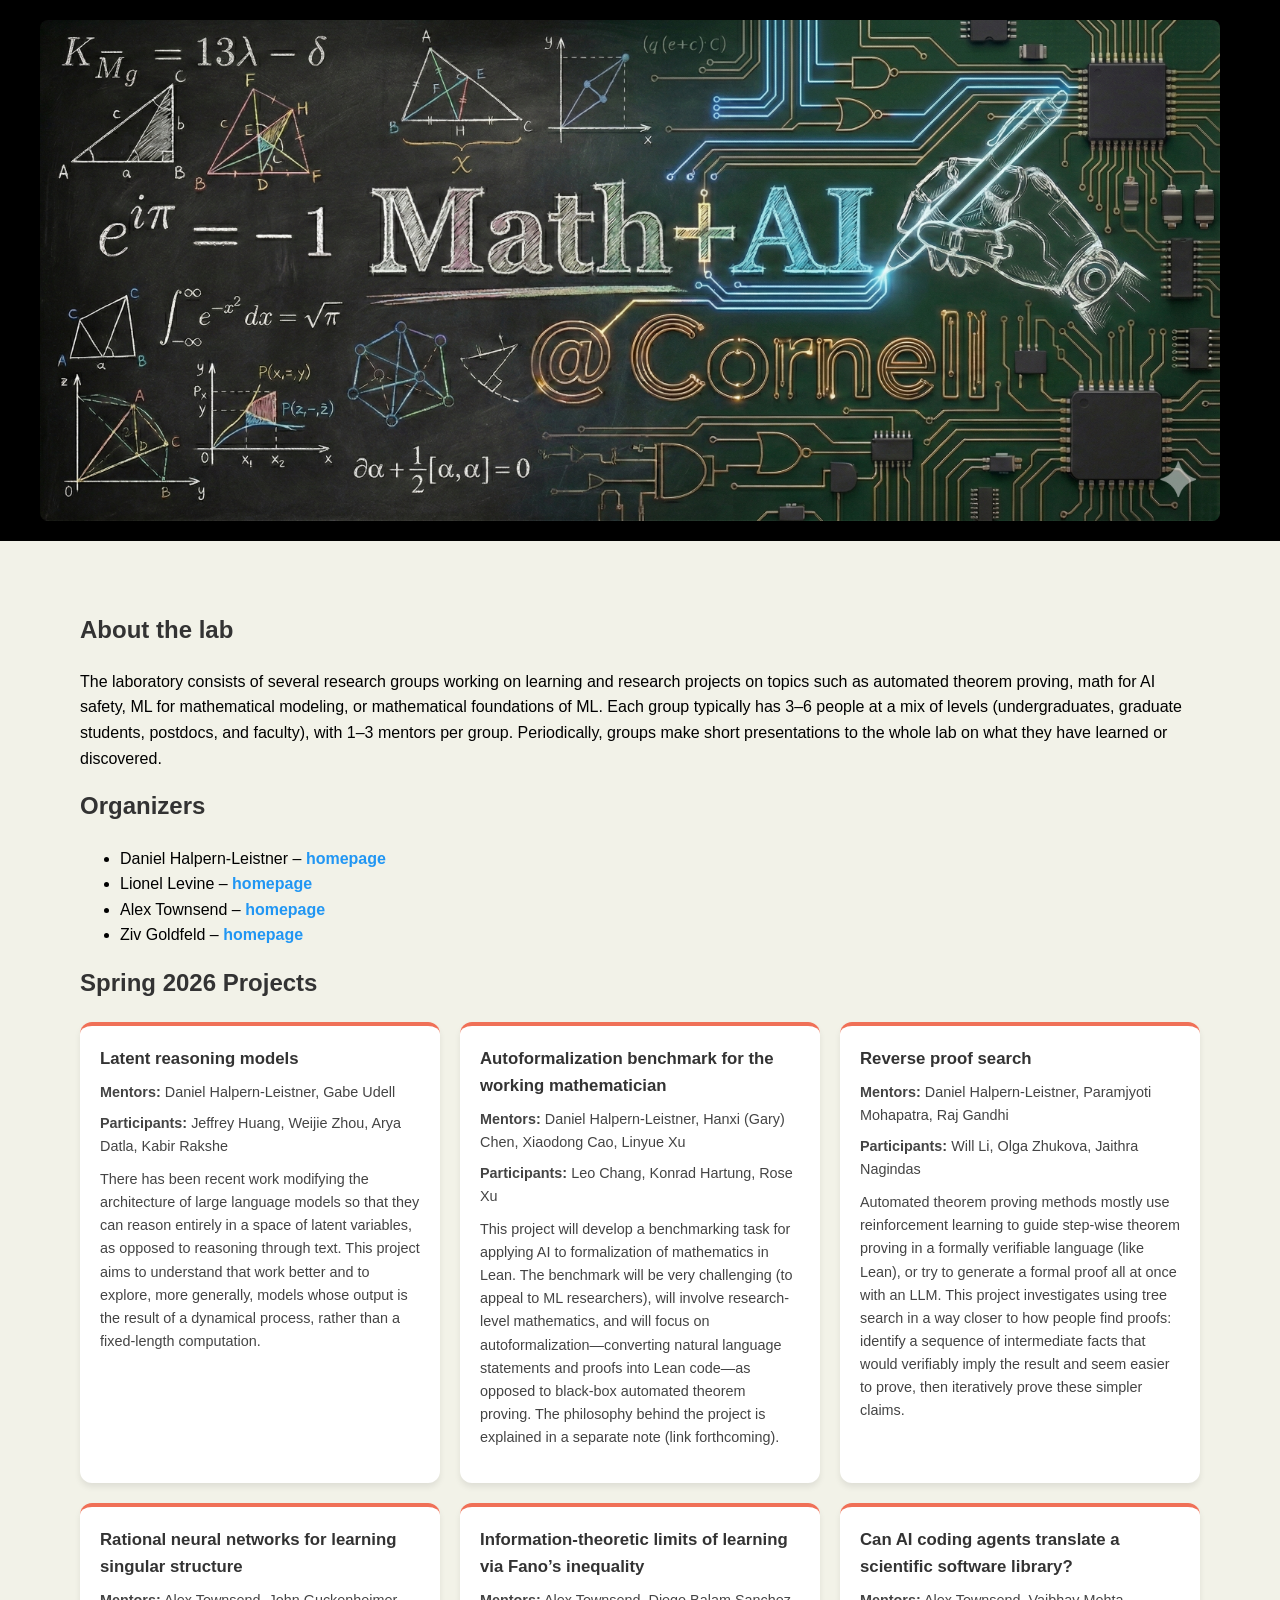
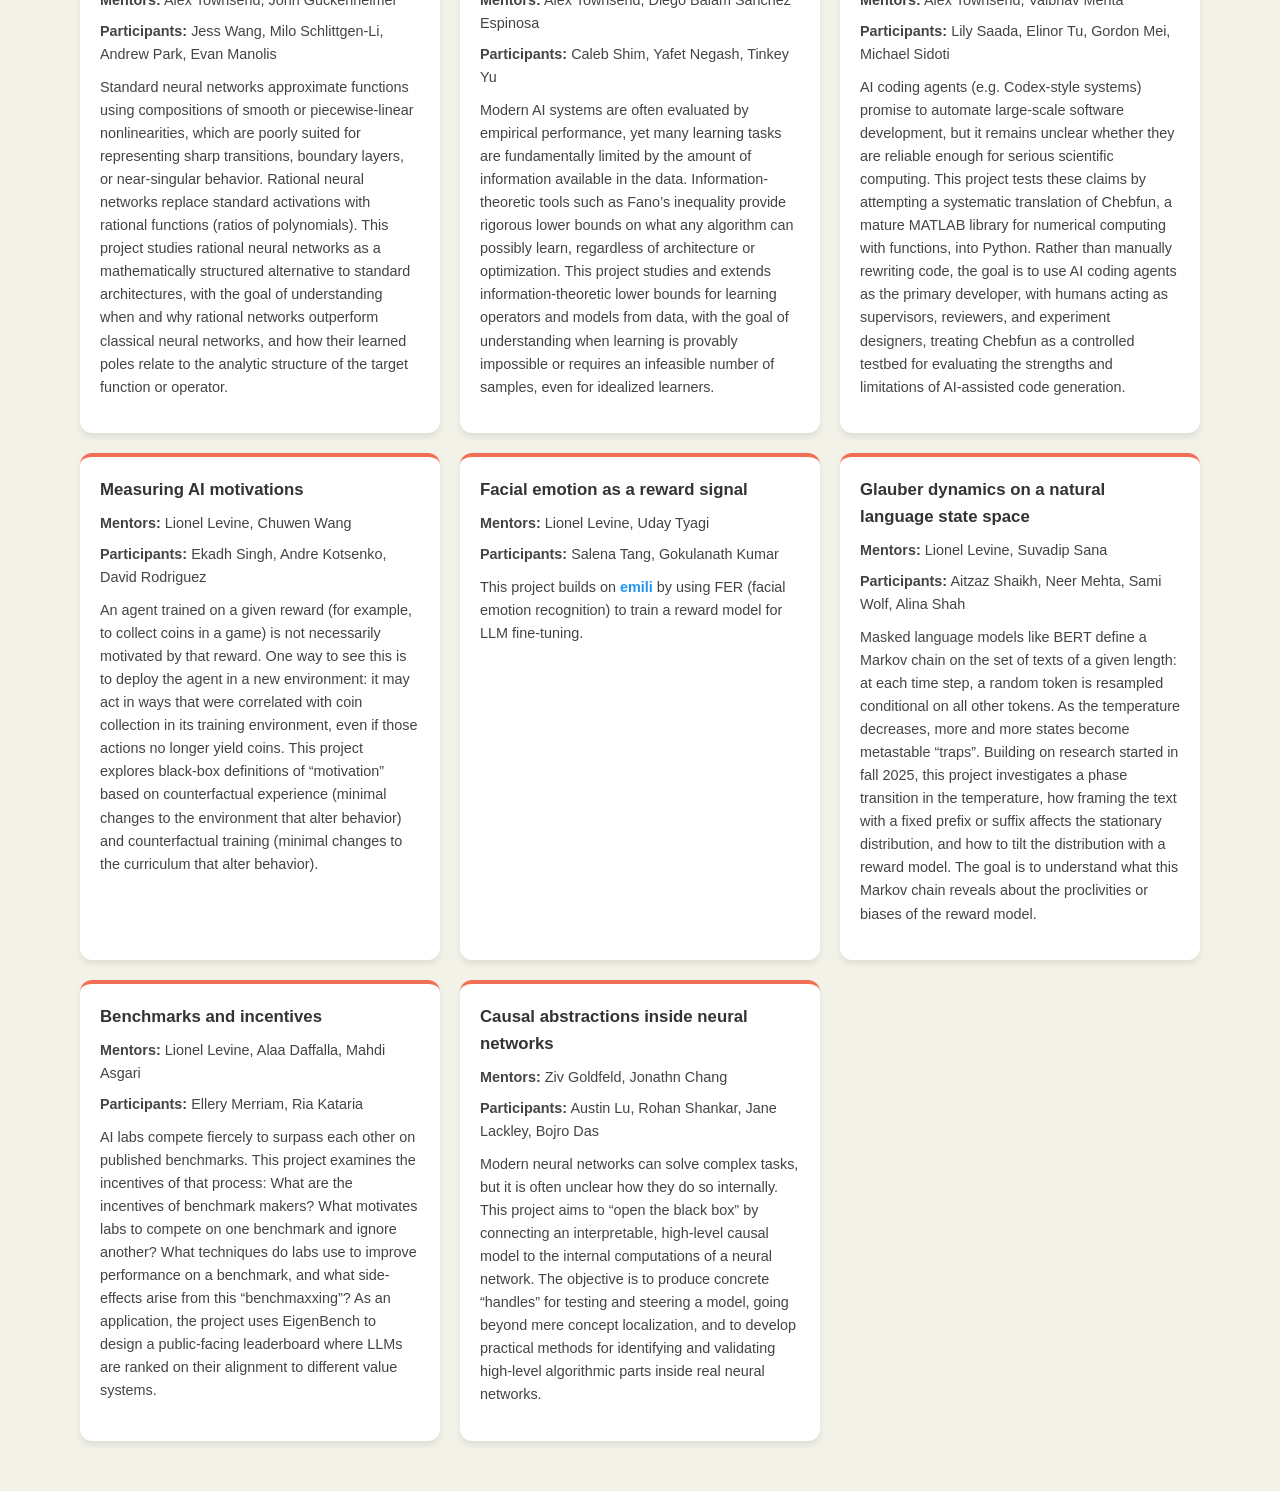
==== math-ai.html @ 518d0876 "added Math-AI@cornell page" ====
<!DOCTYPE HTML>
<html lang="en-US">

<head>
  <meta http-equiv="CONTENT-TYPE" content="text/html; charset=utf-8" />
  <meta name="description" content="Math+AI at Cornell: research lab connecting mathematics and artificial intelligence." />
  <title>Math+AI at Cornell</title>

  <style>
    * {
      box-sizing: border-box;
    }

    body {
      margin: 0;
      padding-top: 0;
      font-family: 'Segoe UI', Tahoma, Geneva, Verdana, sans-serif;
      line-height: 1.6;
      background: #f2f2e8;
    }

    header {
      padding: 20px 40px;
      display: flex;
      align-items: center;
      justify-content: space-between;
      background: #000000;
      color: #f0f0f0;
    }

    .header-image-container {
      flex: 1 1 auto;
      display: flex;
      justify-content: center;
      align-items: center;
      padding-right: 20px;
    }

    .header-image {
      max-width: 100%;
      height: auto;
      display: block;
      border-radius: 8px;
      box-shadow: 0 4px 10px rgba(0, 0, 0, 0.4);
    }

    header h1 {
      margin: 0;
      font-family: Verdana, Geneva, sans-serif;
      font-size: 2rem;
    }

    header p {
      margin: 5px 0 0 0;
      max-width: 520px;
      font-size: 0.95rem;
    }

    .header-tagline {
      font-size: 0.9rem;
      opacity: 0.9;
    }

    .header-links a {
      color: #f0f0f0;
      text-decoration: none;
      font-weight: bold;
    }

    .header-links a:hover {
      text-decoration: underline;
    }

    .main {
      position: relative;
    }

    @media screen and (max-width: 600px) {
      header {
        flex-direction: column;
        align-items: flex-start;
        justify-content: center;
        padding: 20px;
        height: auto;
      }
    }

    .main {
      background: #f2f2e8;
    }

    .padded {
      padding: 70px 40px 50px 40px;
      max-width: 1200px;
      margin: 0 auto;
    }

    h2 {
      font-family: Verdana, Geneva, sans-serif;
      color: #333;
      margin-top: 0;
    }

    h3 {
      font-family: Verdana, Geneva, sans-serif;
      color: #f07057;
      margin-top: 30px;
    }

    /* Standardized link styles (matching index.html) */
    a.paper-link {
      color: #607D8B;
      font-weight: bold;
      text-decoration: none;
    }

    a.paper-link:hover {
      text-decoration: underline;
    }

    a.pdf-link {
      color: #f07057;
      font-weight: bold;
      text-decoration: none;
    }

    a.pdf-link:hover {
      text-decoration: underline;
    }

    a.resource-link {
      color: #2196F3;
      font-weight: bold;
      text-decoration: none;
    }

    a.resource-link:hover {
      text-decoration: underline;
    }

    /* Projects layout */
    .projects-container {
      display: grid;
      grid-template-columns: repeat(auto-fit, minmax(280px, 1fr));
      gap: 20px;
      margin-top: 20px;
    }

    .project-card {
      background: #ffffff;
      border-radius: 12px;
      padding: 20px;
      box-shadow: 0 4px 6px rgba(0, 0, 0, 0.08);
      border-top: 4px solid #f07057;
    }

    .project-title {
      font-weight: bold;
      font-size: 1.05rem;
      margin: 0 0 8px 0;
      color: #333;
    }

    .project-meta {
      font-size: 0.9rem;
      color: #444;
      margin-bottom: 8px;
    }

    .project-meta strong {
      font-weight: 600;
    }

    .project-description {
      font-size: 0.9rem;
      color: #444;
      margin-top: 10px;
    }
  </style>
</head>

<body>
  <header>
    <div class="header-image-container">
      <img src="2pnfjg2pnfjg2pnf.png" alt="Math+AI @ Cornell" class="header-image">
    </div>
  </header>

  <div class="main">
    <div class="padded">
      <h2>About the lab</h2>
      <p>
        The laboratory consists of several research groups working on learning and research projects on topics such as automated theorem proving,
        math for AI safety, ML for mathematical modeling, or mathematical foundations of ML. Each group
        typically has 3–6 people at a mix of levels (undergraduates, graduate students, postdocs, and faculty), with
        1–3 mentors per group. Periodically, groups make short presentations to the whole lab on what they have learned
        or discovered.
      </p>

      <h2>Organizers</h2>
      <ul>
        <li>Daniel Halpern-Leistner – <a href="https://danielhl.github.io/" class="resource-link">homepage</a></li>
        <li>Lionel Levine – <a href="https://pi.math.cornell.edu/~levine/" class="resource-link">homepage</a></li>
        <li>Alex Townsend – <a href="https://pi.math.cornell.edu/~ajt/" class="resource-link">homepage</a></li>
        <li>Ziv Goldfeld – <a href="https://people.ece.cornell.edu/zivg/" class="resource-link">homepage</a></li>
      </ul>

      <h2>Spring 2026 Projects</h2>

      <div class="projects-container">
        <!-- 1) Latent reasoning models -->
        <div class="project-card">
          <div class="project-title">Latent reasoning models</div>
          <div class="project-meta"><strong>Mentors:</strong> Daniel Halpern-Leistner, Gabe Udell</div>
          <div class="project-meta"><strong>Participants:</strong> Jeffrey Huang, Weijie Zhou, Arya Datla, Kabir Rakshe</div>
          <p class="project-description">
            There has been recent work modifying the architecture of large language models so that they can reason
            entirely in a space of latent variables, as opposed to reasoning through text. This project aims to
            understand that work better and to explore, more generally, models whose output is the result of a dynamical
            process, rather than a fixed-length computation.
          </p>
        </div>

        <!-- 2) Autoformalization benchmark for the working mathematician -->
        <div class="project-card">
          <div class="project-title">Autoformalization benchmark for the working mathematician</div>
          <div class="project-meta"><strong>Mentors:</strong> Daniel Halpern-Leistner, Hanxi (Gary) Chen, Xiaodong Cao, Linyue Xu</div>
          <div class="project-meta"><strong>Participants:</strong> Leo Chang, Konrad Hartung, Rose Xu</div>
          <p class="project-description">
            This project will develop a benchmarking task for applying AI to formalization of mathematics in Lean. The
            benchmark will be very challenging (to appeal to ML researchers), will involve research-level mathematics,
            and will focus on autoformalization—converting natural language statements and proofs into Lean code—as
            opposed to black-box automated theorem proving. The philosophy behind the project is explained in a separate
            note (link forthcoming).
          </p>
        </div>

        <!-- 3) Reverse proof search -->
        <div class="project-card">
          <div class="project-title">Reverse proof search</div>
          <div class="project-meta"><strong>Mentors:</strong> Daniel Halpern-Leistner, Paramjyoti Mohapatra, Raj Gandhi</div>
          <div class="project-meta"><strong>Participants:</strong> Will Li, Olga Zhukova, Jaithra Nagindas</div>
          <p class="project-description">
            Automated theorem proving methods mostly use reinforcement learning to guide step-wise theorem proving in a
            formally verifiable language (like Lean), or try to generate a formal proof all at once with an LLM. This
            project investigates using tree search in a way closer to how people find proofs: identify a sequence of
            intermediate facts that would verifiably imply the result and seem easier to prove, then iteratively prove
            these simpler claims.
          </p>
        </div>

        <!-- 4) Rational Neural Networks for Learning Singular Structure -->
        <div class="project-card">
          <div class="project-title">Rational neural networks for learning singular structure</div>
          <div class="project-meta"><strong>Mentors:</strong> Alex Townsend, John Guckenheimer</div>
          <div class="project-meta"><strong>Participants:</strong> Jess Wang, Milo Schlittgen-Li, Andrew Park, Evan Manolis</div>
          <p class="project-description">
            Standard neural networks approximate functions using compositions of smooth or piecewise-linear
            nonlinearities, which are poorly suited for representing sharp transitions, boundary layers, or near-singular
            behavior. Rational neural networks replace standard activations with rational functions (ratios of
            polynomials). This project studies rational neural networks as a mathematically structured alternative to
            standard architectures, with the goal of understanding when and why rational networks outperform classical
            neural networks, and how their learned poles relate to the analytic structure of the target function or
            operator.
          </p>
        </div>

        <!-- 5) Information-Theoretic Limits of Learning via Fano’s Inequality -->
        <div class="project-card">
          <div class="project-title">Information-theoretic limits of learning via Fano’s inequality</div>
          <div class="project-meta"><strong>Mentors:</strong> Alex Townsend, Diego Balam Sanchez Espinosa</div>
          <div class="project-meta"><strong>Participants:</strong> Caleb Shim, Yafet Negash, Tinkey Yu</div>
          <p class="project-description">
            Modern AI systems are often evaluated by empirical performance, yet many learning tasks are fundamentally
            limited by the amount of information available in the data. Information-theoretic tools such as Fano’s
            inequality provide rigorous lower bounds on what any algorithm can possibly learn, regardless of
            architecture or optimization. This project studies and extends information-theoretic lower bounds for
            learning operators and models from data, with the goal of understanding when learning is provably impossible
            or requires an infeasible number of samples, even for idealized learners.
          </p>
        </div>

        <!-- 6) Can AI Coding Agents Translate a Scientific Software Library? -->
        <div class="project-card">
          <div class="project-title">Can AI coding agents translate a scientific software library?</div>
          <div class="project-meta"><strong>Mentors:</strong> Alex Townsend, Vaibhav Mehta</div>
          <div class="project-meta"><strong>Participants:</strong> Lily Saada, Elinor Tu, Gordon Mei, Michael Sidoti</div>
          <p class="project-description">
            AI coding agents (e.g. Codex-style systems) promise to automate large-scale software development, but it
            remains unclear whether they are reliable enough for serious scientific computing. This project tests these
            claims by attempting a systematic translation of Chebfun, a mature MATLAB library for numerical computing
            with functions, into Python. Rather than manually rewriting code, the goal is to use AI coding agents as the
            primary developer, with humans acting as supervisors, reviewers, and experiment designers, treating Chebfun
            as a controlled testbed for evaluating the strengths and limitations of AI-assisted code generation.
          </p>
        </div>

        <!-- 7) Measuring AI motivations -->
        <div class="project-card">
          <div class="project-title">Measuring AI motivations</div>
          <div class="project-meta"><strong>Mentors:</strong> Lionel Levine, Chuwen Wang</div>
          <div class="project-meta"><strong>Participants:</strong> Ekadh Singh, Andre Kotsenko, David Rodriguez</div>
          <p class="project-description">
            An agent trained on a given reward (for example, to collect coins in a game) is not necessarily motivated by
            that reward. One way to see this is to deploy the agent in a new environment: it may act in ways that were
            correlated with coin collection in its training environment, even if those actions no longer yield coins.
            This project explores black-box definitions of “motivation” based on counterfactual experience (minimal
            changes to the environment that alter behavior) and counterfactual training (minimal changes to the
            curriculum that alter behavior).
          </p>
        </div>

        <!-- 8) Facial Emotion as a Reward Signal -->
        <div class="project-card">
          <div class="project-title">Facial emotion as a reward signal</div>
          <div class="project-meta"><strong>Mentors:</strong> Lionel Levine, Uday Tyagi</div>
          <div class="project-meta"><strong>Participants:</strong> Salena Tang, Gokulanath Kumar</div>
          <p class="project-description">
            This project builds on
            <a href="https://github.com/lionellevine/emili" class="resource-link">emili</a>
            by using FER (facial emotion recognition) to train a reward model for LLM fine-tuning.
          </p>
        </div>

        <!-- 9) Glauber dynamics on a natural language state space -->
        <div class="project-card">
          <div class="project-title">Glauber dynamics on a natural language state space</div>
          <div class="project-meta"><strong>Mentors:</strong> Lionel Levine, Suvadip Sana</div>
          <div class="project-meta"><strong>Participants:</strong> Aitzaz Shaikh, Neer Mehta, Sami Wolf, Alina Shah</div>
          <p class="project-description">
            Masked language models like BERT define a Markov chain on the set of texts of a given length: at each time
            step, a random token is resampled conditional on all other tokens. As the temperature decreases, more and
            more states become metastable “traps”. Building on research started in fall 2025, this project investigates
            a phase transition in the temperature, how framing the text with a fixed prefix or suffix affects the
            stationary distribution, and how to tilt the distribution with a reward model. The goal is to understand
            what this Markov chain reveals about the proclivities or biases of the reward model.
          </p>
        </div>

        <!-- 10) Benchmarks and incentives -->
        <div class="project-card">
          <div class="project-title">Benchmarks and incentives</div>
          <div class="project-meta"><strong>Mentors:</strong> Lionel Levine, Alaa Daffalla, Mahdi Asgari</div>
          <div class="project-meta"><strong>Participants:</strong> Ellery Merriam, Ria Kataria</div>
          <p class="project-description">
            AI labs compete fiercely to surpass each other on published benchmarks. This project examines the incentives
            of that process: What are the incentives of benchmark makers? What motivates labs to compete on one
            benchmark and ignore another? What techniques do labs use to improve performance on a benchmark, and what
            side-effects arise from this “benchmaxxing”? As an application, the project uses EigenBench to design a
            public-facing leaderboard where LLMs are ranked on their alignment to different value systems.
          </p>
        </div>

        <!-- 11) Causal abstractions inside neural networks -->
        <div class="project-card">
          <div class="project-title">Causal abstractions inside neural networks</div>
          <div class="project-meta"><strong>Mentors:</strong> Ziv Goldfeld, Jonathn Chang</div>
          <div class="project-meta"><strong>Participants:</strong> Austin Lu, Rohan Shankar, Jane Lackley, Bojro Das</div>
          <p class="project-description">
            Modern neural networks can solve complex tasks, but it is often unclear how they do so internally. This
            project aims to “open the black box” by connecting an interpretable, high-level causal model to the internal
            computations of a neural network. The objective is to produce concrete “handles” for testing and steering a
            model, going beyond mere concept localization, and to develop practical methods for identifying and
            validating high-level algorithmic parts inside real neural networks.
          </p>
        </div>

      </div>
    </div>
  </div>
</body>

</html>
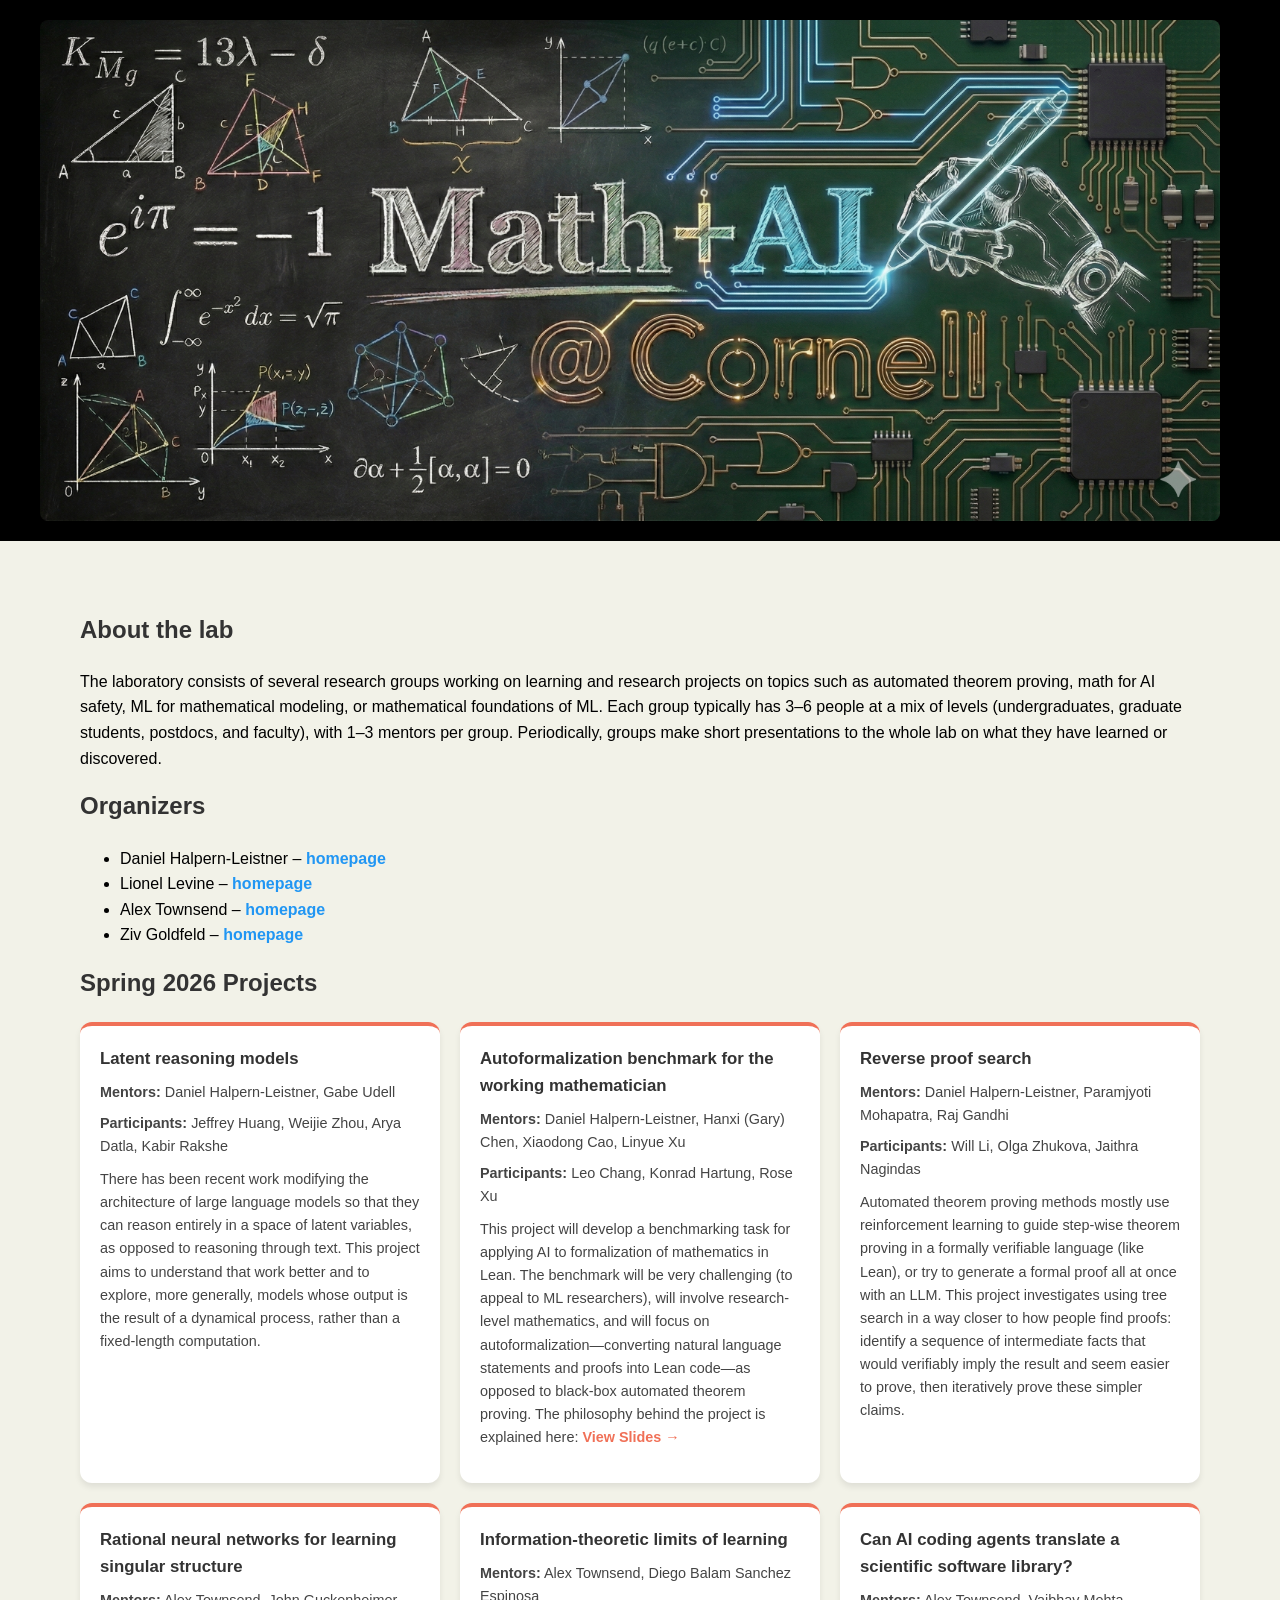
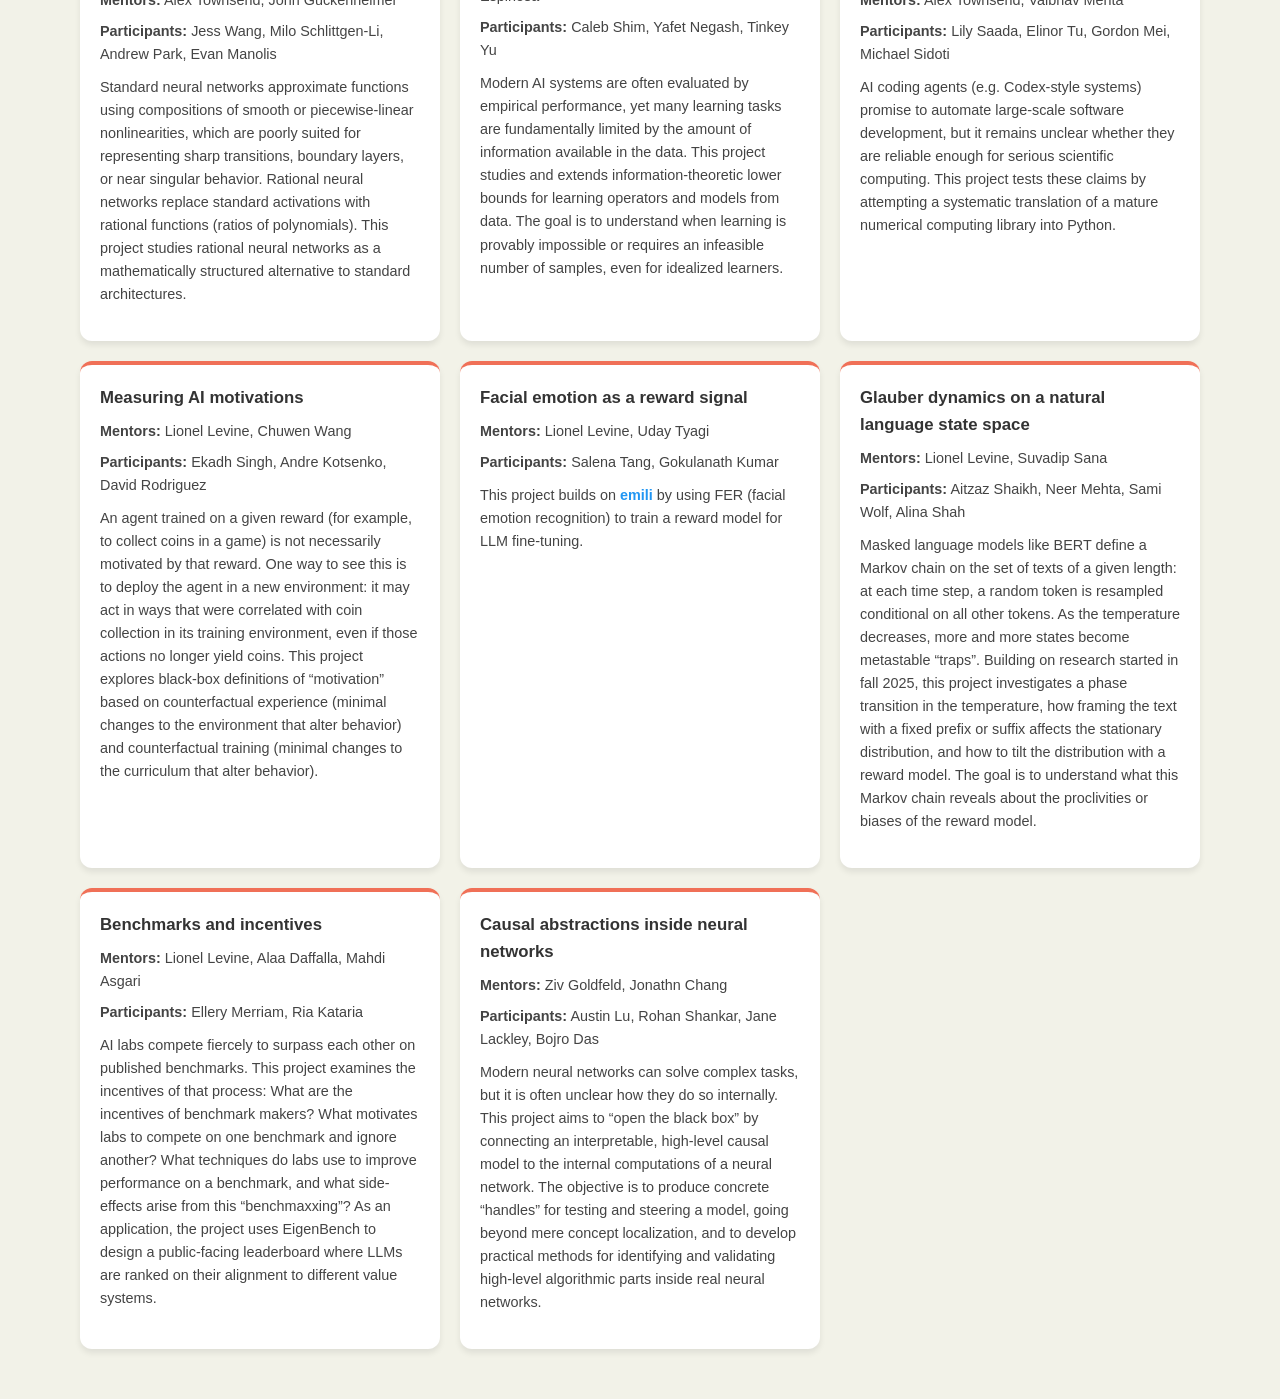
==== commit 50f56cc2: "updated math-AI page" ====
--- a/math-ai.html
+++ b/math-ai.html
@@ -230,8 +230,7 @@
             This project will develop a benchmarking task for applying AI to formalization of mathematics in Lean. The
             benchmark will be very challenging (to appeal to ML researchers), will involve research-level mathematics,
             and will focus on autoformalization—converting natural language statements and proofs into Lean code—as
-            opposed to black-box automated theorem proving. The philosophy behind the project is explained in a separate
-            note (link forthcoming).
+            opposed to black-box automated theorem proving. The philosophy behind the project is explained here: <a href="https://docs.google.com/presentation/d/1dHOjWLtdn7x31tYfsznRVAolzTQxgFAYGcC-Sd0Ihxg/edit?usp=sharing" class="pdf-link">View Slides →</a> 
           </p>
         </div>
 
@@ -255,28 +254,18 @@
           <div class="project-meta"><strong>Mentors:</strong> Alex Townsend, John Guckenheimer</div>
           <div class="project-meta"><strong>Participants:</strong> Jess Wang, Milo Schlittgen-Li, Andrew Park, Evan Manolis</div>
           <p class="project-description">
-            Standard neural networks approximate functions using compositions of smooth or piecewise-linear
-            nonlinearities, which are poorly suited for representing sharp transitions, boundary layers, or near-singular
-            behavior. Rational neural networks replace standard activations with rational functions (ratios of
-            polynomials). This project studies rational neural networks as a mathematically structured alternative to
-            standard architectures, with the goal of understanding when and why rational networks outperform classical
-            neural networks, and how their learned poles relate to the analytic structure of the target function or
-            operator.
+            Standard neural networks approximate functions using compositions of smooth or piecewise-linear nonlinearities, which are poorly suited for representing sharp transitions, boundary layers, or near singular behavior. Rational neural networks replace standard activations with rational functions (ratios of polynomials). This project studies rational neural networks as a mathematically structured alternative to standard architectures.
           </p>
         </div>
 
         <!-- 5) Information-Theoretic Limits of Learning via Fano’s Inequality -->
         <div class="project-card">
-          <div class="project-title">Information-theoretic limits of learning via Fano’s inequality</div>
+          <div class="project-title">Information-theoretic limits of learning</div>
           <div class="project-meta"><strong>Mentors:</strong> Alex Townsend, Diego Balam Sanchez Espinosa</div>
           <div class="project-meta"><strong>Participants:</strong> Caleb Shim, Yafet Negash, Tinkey Yu</div>
           <p class="project-description">
             Modern AI systems are often evaluated by empirical performance, yet many learning tasks are fundamentally
-            limited by the amount of information available in the data. Information-theoretic tools such as Fano’s
-            inequality provide rigorous lower bounds on what any algorithm can possibly learn, regardless of
-            architecture or optimization. This project studies and extends information-theoretic lower bounds for
-            learning operators and models from data, with the goal of understanding when learning is provably impossible
-            or requires an infeasible number of samples, even for idealized learners.
+            limited by the amount of information available in the data. This project studies and extends information-theoretic lower bounds for learning operators and models from data. The goal is to understand when learning is provably impossible or requires an infeasible number of samples, even for idealized learners.
           </p>
         </div>
 
@@ -286,12 +275,7 @@
           <div class="project-meta"><strong>Mentors:</strong> Alex Townsend, Vaibhav Mehta</div>
           <div class="project-meta"><strong>Participants:</strong> Lily Saada, Elinor Tu, Gordon Mei, Michael Sidoti</div>
           <p class="project-description">
-            AI coding agents (e.g. Codex-style systems) promise to automate large-scale software development, but it
-            remains unclear whether they are reliable enough for serious scientific computing. This project tests these
-            claims by attempting a systematic translation of Chebfun, a mature MATLAB library for numerical computing
-            with functions, into Python. Rather than manually rewriting code, the goal is to use AI coding agents as the
-            primary developer, with humans acting as supervisors, reviewers, and experiment designers, treating Chebfun
-            as a controlled testbed for evaluating the strengths and limitations of AI-assisted code generation.
+            AI coding agents (e.g. Codex-style systems) promise to automate large-scale software development, but it remains unclear whether they are reliable enough for serious scientific computing. This project tests these claims by attempting a systematic translation of a mature numerical computing library into Python.
           </p>
         </div>
 
